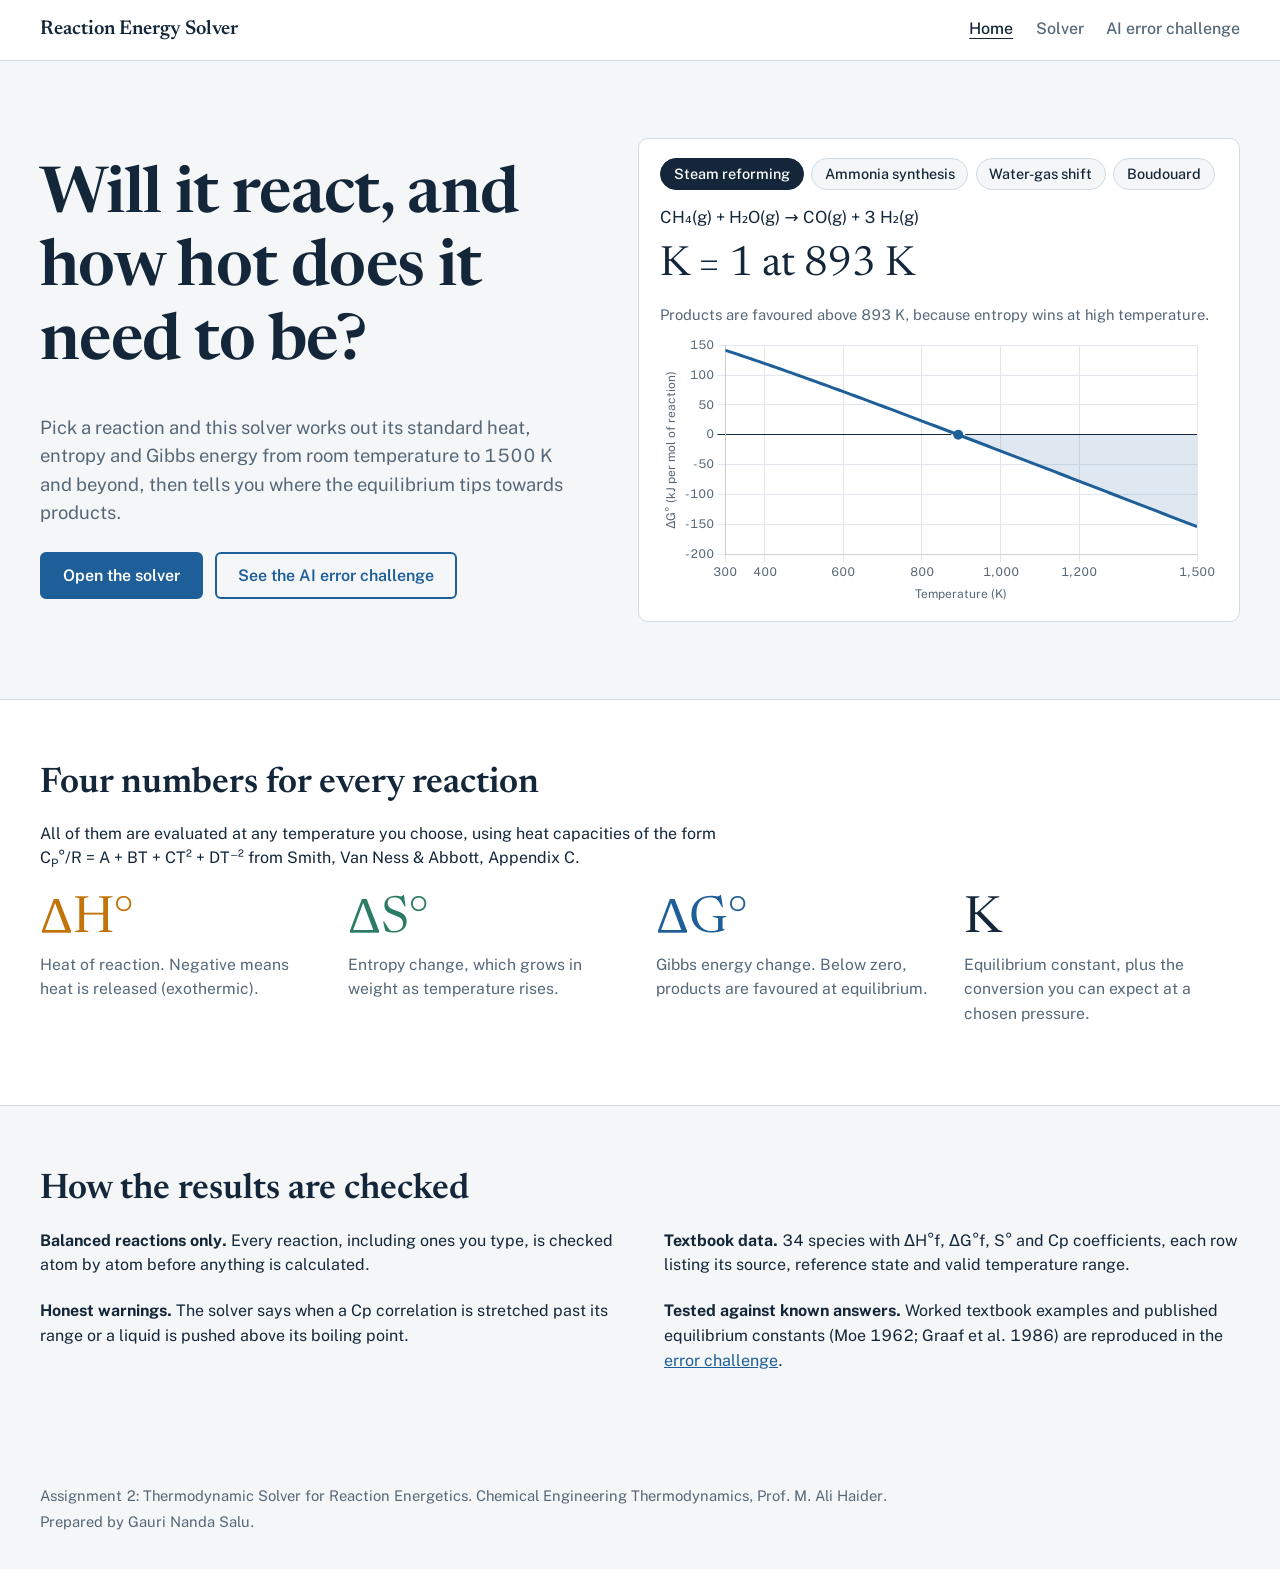
==== thermo_web/index.html @ c996951c "file upload file uploaded from 29th nov claude chat" ====
<!doctype html>
<html lang="en">
<head>
  <meta charset="utf-8">
  <meta name="viewport" content="width=device-width, initial-scale=1">
  <title>Reaction Energy Solver</title>
  <meta name="description" content="Standard heat, entropy and Gibbs energy of reaction as functions of temperature, with an AI error challenge.">
  <link rel="icon" href="data:image/svg+xml,<svg xmlns='http://www.w3.org/2000/svg' viewBox='0 0 100 100'><text y='.9em' font-size='90'>🔥</text></svg>">
  <link rel="preconnect" href="https://fonts.googleapis.com">
  <link rel="preconnect" href="https://fonts.gstatic.com" crossorigin>
  <link href="https://fonts.googleapis.com/css2?family=Newsreader:opsz,wght@6..72,500;6..72,600&family=Public+Sans:wght@400;500;600;700&display=swap" rel="stylesheet">
  <link rel="stylesheet" href="assets/css/site.css">
</head>
<body>
  <header class="site-header">
    <a class="brand" href="index.html">Reaction Energy Solver</a>
    <nav class="site-nav" aria-label="Main">
      <a href="index.html" aria-current="page">Home</a>
      <a href="solver.html">Solver</a>
      <a href="errors.html">AI error challenge</a>
    </nav>
  </header>

  <main>
    <section class="hero">
      <div>
        <h1>Will it react, and how hot does it need to be?</h1>
        <p class="lede">Pick a reaction and this solver works out its standard heat, entropy and
          Gibbs energy from room temperature to 1500 K and beyond, then tells you where the
          equilibrium tips towards products.</p>
        <div class="actions">
          <a class="btn btn-primary" href="solver.html">Open the solver</a>
          <a class="btn btn-secondary" href="errors.html">See the AI error challenge</a>
        </div>
      </div>

      <div class="demo" aria-label="Live example">
        <div class="chips" role="group" aria-label="Example reaction" id="chips"></div>
        <p class="demo-eq" id="demo-eq"></p>
        <p class="demo-result" id="demo-result"></p>
        <p class="demo-note" id="demo-note"></p>
        <div class="demo-chart"><canvas id="demo-chart" aria-label="Standard Gibbs energy of reaction against temperature"></canvas></div>
      </div>
    </section>

    <section class="band alt">
      <div class="band-inner">
        <h2>Four numbers for every reaction</h2>
        <p>All of them are evaluated at any temperature you choose, using heat capacities of the form
          C<sub>P</sub>°/R = A + BT + CT² + DT⁻² from Smith, Van Ness &amp; Abbott, Appendix C.</p>
        <div class="quantities">
          <div><div class="sym h">ΔH°</div><p>Heat of reaction. Negative means heat is released (exothermic).</p></div>
          <div><div class="sym s">ΔS°</div><p>Entropy change, which grows in weight as temperature rises.</p></div>
          <div><div class="sym g">ΔG°</div><p>Gibbs energy change. Below zero, products are favoured at equilibrium.</p></div>
          <div><div class="sym k">K</div><p>Equilibrium constant, plus the conversion you can expect at a chosen pressure.</p></div>
        </div>
      </div>
    </section>

    <section class="band">
      <div class="band-inner">
        <h2>How the results are checked</h2>
        <div class="checks">
          <p><strong>Balanced reactions only.</strong> Every reaction, including ones you type, is checked
            atom by atom before anything is calculated.</p>
          <p><strong>Textbook data.</strong> 34 species with ΔH°f, ΔG°f, S° and Cp coefficients, each row
            listing its source, reference state and valid temperature range.</p>
          <p><strong>Honest warnings.</strong> The solver says when a Cp correlation is stretched past its
            range or a liquid is pushed above its boiling point.</p>
          <p><strong>Tested against known answers.</strong> Worked textbook examples and published
            equilibrium constants (Moe 1962; Graaf et al. 1986) are reproduced in the
            <a href="errors.html">error challenge</a>.</p>
        </div>
      </div>
    </section>
  </main>

  <footer class="site-footer">
    <p>Assignment 2: Thermodynamic Solver for Reaction Energetics. Chemical Engineering Thermodynamics, Prof. M. Ali Haider.</p>
    <p>Prepared by Gauri Nanda Salu.</p>
  </footer>

  <script src="assets/vendor/chart.umd.js"></script>
  <script src="assets/js/data.js"></script>
  <script src="assets/js/thermo.js"></script>
  <script>
  (function () {
    const db = Thermo.loadSpecies(THERMO_DATA.species);
    const EXAMPLES = [
      ["Steam reforming", "CH4 + H2O(g) -> CO + 3 H2"],
      ["Ammonia synthesis", "N2 + 3 H2 -> 2 NH3"],
      ["Water-gas shift", "CO + H2O(g) -> CO2 + H2"],
      ["Boudouard", "2 CO -> C(s) + CO2"],
    ];
    const TLO = 298.15, THI = 1500;
    const chipsEl = document.getElementById("chips");
    let chart = null;

    function show(i) {
      [...chipsEl.children].forEach((c, j) => c.setAttribute("aria-pressed", String(i === j)));
      const [name, eq] = EXAMPLES[i];
      const rx = new Thermo.Reaction(Thermo.parseReaction(eq, db), db);
      document.getElementById("demo-eq").textContent = rx.equation();
      const roots = rx.crossovers(TLO, THI);
      const lowSideFavoured = rx.dG(TLO) < 0;
      const res = document.getElementById("demo-result");
      const note = document.getElementById("demo-note");
      if (roots.length) {
        res.textContent = `K = 1 at ${Math.round(roots[0])} K`;
        note.textContent = lowSideFavoured
          ? `Products are favoured below ${Math.round(roots[0])} K, because the reaction is exothermic.`
          : `Products are favoured above ${Math.round(roots[0])} K, because entropy wins at high temperature.`;
      } else {
        res.textContent = lowSideFavoured ? "Favoured throughout" : "Unfavoured throughout";
        note.textContent = "ΔG° keeps the same sign between 298 and 1500 K.";
      }
      const pts = [];
      for (let k = 0; k <= 120; k++) { const T = TLO + (THI - TLO) * k / 120; pts.push({ x: T, y: rx.dG(T) / 1000 }); }
      const ds = {
        label: "ΔG° (kJ/mol)", data: pts, borderColor: "#1f5f99", borderWidth: 3, pointRadius: 0,
        fill: { target: "origin", above: "rgba(0,0,0,0)", below: "rgba(31,95,153,0.14)" },
      };
      const marks = { label: "K = 1", data: roots.map(r => ({ x: r, y: 0 })), type: "scatter",
        pointRadius: 6, pointBackgroundColor: "#1f5f99", pointBorderColor: "#fff", pointBorderWidth: 2 };
      if (chart) { chart.data.datasets = [ds, marks]; chart.update(); return; }
      Chart.defaults.font.family = getComputedStyle(document.body).fontFamily;
      Chart.defaults.color = "#566878";
      chart = new Chart(document.getElementById("demo-chart"), {
        type: "line", data: { datasets: [ds, marks] },
        options: {
          maintainAspectRatio: false, animation: { duration: 400 },
          plugins: { legend: { display: false },
            tooltip: { callbacks: { label: c => `ΔG° = ${c.parsed.y.toFixed(1)} kJ/mol at ${c.parsed.x.toFixed(0)} K` } } },
          interaction: { mode: "nearest", axis: "x", intersect: false },
          scales: {
            x: { type: "linear", min: 300, max: THI, title: { display: true, text: "Temperature (K)" } },
            y: { title: { display: true, text: "ΔG° (kJ per mol of reaction)" },
                 grid: { color: c => c.tick.value === 0 ? "#14273a" : "#e3e9ee" } },
          },
        },
      });
    }

    EXAMPLES.forEach(([name], i) => {
      const b = document.createElement("button");
      b.className = "chip"; b.type = "button"; b.textContent = name;
      b.addEventListener("click", () => show(i));
      chipsEl.appendChild(b);
    });
    show(0);
  })();
  </script>
</body>
</html>
---- thermo_web/assets/css/site.css ----
/* Reaction Energy Solver - shared styles */
:root {
  color-scheme: light;
  --paper: #f4f6f8;
  --surface: #ffffff;
  --ink: #14273a;
  --muted: #566878;
  --rule: #d2dbe2;
  --heat: #c2730a;       /* enthalpy */
  --gibbs: #1f5f99;      /* Gibbs energy */
  --entropy: #2c7c65;    /* entropy */
  --alert: #a8322a;
  --alert-bg: #fbecea;
  --warn-ink: #6e4600;
  --warn-bg: #fff4de;
  --ok-bg: #e7f3ef;
  --info-bg: #e9f0f7;
  --serif: "Newsreader", "Iowan Old Style", Georgia, "Times New Roman", serif;
  --sans: "Public Sans", system-ui, -apple-system, "Segoe UI", Roboto, Arial, sans-serif;
  --radius: 6px;
}

*, *::before, *::after { box-sizing: border-box; }
html { -webkit-text-size-adjust: 100%; }
body {
  margin: 0; background: var(--paper); color: var(--ink);
  font: 16px/1.55 var(--sans); font-variant-numeric: tabular-nums;
}
h1, h2, h3 { font-family: var(--serif); font-weight: 600; line-height: 1.15; margin: 0 0 .5em; }
h1 { font-size: clamp(2.3rem, 5vw, 4rem); letter-spacing: -0.01em; }
h2 { font-size: clamp(1.6rem, 3vw, 2.2rem); }
h3 { font-size: 1.3rem; }
p { margin: 0 0 1em; max-width: 68ch; }
a { color: var(--gibbs); }
a:focus-visible, button:focus-visible, input:focus-visible, select:focus-visible, summary:focus-visible {
  outline: 3px solid var(--gibbs); outline-offset: 2px;
}
sub, sup { font-size: 0.72em; line-height: 0; }

/* ---------- header ---------- */
.site-header {
  display: flex; align-items: center; justify-content: space-between; gap: 1rem;
  padding: 0.9rem clamp(1rem, 4vw, 2.5rem); background: var(--surface);
  border-bottom: 1px solid var(--rule);
}
.brand { font-family: var(--serif); font-size: 1.25rem; font-weight: 600; color: var(--ink); text-decoration: none; }
.site-nav { display: flex; gap: 1.4rem; flex-wrap: wrap; }
.site-nav a { color: var(--muted); text-decoration: none; font-weight: 500; }
.site-nav a:hover, .site-nav a[aria-current="page"] { color: var(--ink); text-decoration: underline; text-underline-offset: 4px; }

/* ---------- buttons ---------- */
.btn {
  display: inline-block; padding: 0.75rem 1.3rem; border-radius: var(--radius);
  font: 600 1rem var(--sans); text-decoration: none; border: 2px solid var(--gibbs); cursor: pointer;
}
.btn-primary { background: var(--gibbs); color: #fff; }
.btn-primary:hover { background: #174a78; border-color: #174a78; }
.btn-secondary { background: transparent; color: var(--gibbs); }
.btn-secondary:hover { background: var(--info-bg); }

/* ---------- homepage ---------- */
.hero {
  display: grid; grid-template-columns: minmax(0, 1fr) minmax(0, 1.1fr); gap: clamp(1.5rem, 4vw, 3.5rem);
  align-items: center; padding: clamp(2rem, 6vw, 5rem) clamp(1rem, 4vw, 2.5rem);
  max-width: 1280px; margin: 0 auto;
}
.hero p.lede { font-size: 1.15rem; color: var(--muted); }
.hero .actions { display: flex; gap: 0.8rem; flex-wrap: wrap; margin-top: 1.5rem; }
.demo {
  background: var(--surface); border: 1px solid var(--rule); border-radius: 10px;
  padding: 1.2rem 1.3rem 1rem;
}
.chips { display: flex; flex-wrap: wrap; gap: 0.45rem; margin-bottom: 0.9rem; }
.chip {
  font: 500 0.9rem var(--sans); padding: 0.4rem 0.8rem; border-radius: 999px;
  border: 1px solid var(--rule); background: var(--paper); color: var(--ink); cursor: pointer;
}
.chip[aria-pressed="true"] { background: var(--ink); border-color: var(--ink); color: #fff; }
.demo-eq { font-size: 1.05rem; margin: 0 0 0.2rem; }
.demo-result { font-family: var(--serif); font-size: clamp(1.8rem, 3.4vw, 2.6rem); margin: 0.1rem 0 0.4rem; }
.demo-note { color: var(--muted); font-size: 0.92rem; margin: 0; }
.demo-chart { position: relative; height: 270px; margin-top: 0.5rem; }

.band { padding: clamp(2rem, 5vw, 4rem) clamp(1rem, 4vw, 2.5rem); }
.band-inner { max-width: 1280px; margin: 0 auto; }
.band.alt { background: var(--surface); border-top: 1px solid var(--rule); border-bottom: 1px solid var(--rule); }
.quantities { display: grid; grid-template-columns: repeat(4, minmax(0, 1fr)); gap: 2rem; margin-top: 1.5rem; }
.quantities .sym { font-family: var(--serif); font-size: 3.2rem; line-height: 1; margin-bottom: 0.4rem; }
.quantities p { color: var(--muted); font-size: 0.98rem; }
.sym.h { color: var(--heat); } .sym.g { color: var(--gibbs); } .sym.s { color: var(--entropy); } .sym.k { color: var(--ink); }
.checks { display: grid; grid-template-columns: repeat(2, minmax(0, 1fr)); gap: 0.5rem 3rem; margin-top: 1rem; }
.checks p { margin: 0 0 0.8rem; }
.site-footer { padding: 2rem clamp(1rem, 4vw, 2.5rem); color: var(--muted); font-size: 0.92rem; }
.site-footer p { max-width: none; margin: 0.2rem 0; }

/* ---------- solver ---------- */
.solver { display: grid; grid-template-columns: 330px minmax(0, 1fr); gap: 0; min-height: calc(100vh - 60px); }
.panel {
  background: var(--surface); border-right: 1px solid var(--rule); padding: 1.2rem 1.2rem 2rem;
  position: sticky; top: 0; align-self: start; max-height: 100vh; overflow-y: auto;
}
.panel h2 { font-size: 1.15rem; margin: 1.3rem 0 0.6rem; }
.panel h2:first-child { margin-top: 0; }
.field { margin-bottom: 0.85rem; }
.field label, .field .label { display: block; font-weight: 600; font-size: 0.9rem; margin-bottom: 0.3rem; }
.field .hint { font-size: 0.82rem; color: var(--muted); margin-top: 0.3rem; }
input[type="text"], input[type="number"], select {
  width: 100%; font: 1rem var(--sans); color: var(--ink); background: var(--surface);
  padding: 0.55rem 0.65rem; border: 1px solid #b9c5cf; border-radius: var(--radius);
}
.row2 { display: grid; grid-template-columns: 1fr 1fr; gap: 0.6rem; }
.seg { display: grid; grid-template-columns: 1fr 1fr; border: 1px solid #b9c5cf; border-radius: var(--radius); overflow: hidden; }
.seg button {
  font: 500 0.88rem var(--sans); padding: 0.5rem 0.4rem; border: 0; background: var(--surface);
  color: var(--ink); cursor: pointer; line-height: 1.25;
}
.seg button + button { border-left: 1px solid #b9c5cf; }
.seg button[aria-pressed="true"] { background: var(--ink); color: #fff; }
details.species-list summary { cursor: pointer; font-weight: 600; font-size: 0.9rem; }
.species-list .grid { columns: 2; font-size: 0.82rem; margin-top: 0.4rem; }
.species-list code { font-family: var(--sans); font-weight: 600; }

.results { padding: 1.5rem clamp(1rem, 3vw, 2.2rem) 3rem; min-width: 0; }
.equation { font-family: var(--serif); font-size: clamp(1.6rem, 3vw, 2.3rem); margin: 0 0 0.3rem; }
.note { color: var(--muted); margin-bottom: 0.8rem; }
.msg { padding: 0.65rem 0.9rem; border-radius: var(--radius); margin: 0.5rem 0; font-size: 0.95rem; }
.msg.ok { background: var(--ok-bg); }
.msg.warn { background: var(--warn-bg); color: var(--warn-ink); }
.msg.err { background: var(--alert-bg); color: var(--alert); font-weight: 500; }
.msg.info { background: var(--info-bg); }

.metrics-label { font-weight: 600; margin: 1.4rem 0 0.5rem; }
.metrics { display: grid; grid-template-columns: repeat(auto-fit, minmax(150px, 1fr)); gap: 0.7rem; }
.metric { background: var(--surface); border: 1px solid var(--rule); border-radius: var(--radius); padding: 0.7rem 0.9rem; }
.metric .m-label { font-size: 0.85rem; color: var(--muted); }
.metric .m-value { font-size: 1.55rem; font-weight: 600; line-height: 1.3; }
.metric .m-tag { font-size: 0.82rem; font-weight: 600; }
.m-tag.exo { color: var(--heat); } .m-tag.endo { color: var(--gibbs); }
.metric.h { border-top: 3px solid var(--heat); } .metric.g { border-top: 3px solid var(--gibbs); }
.metric.s { border-top: 3px solid var(--entropy); } .metric.k { border-top: 3px solid var(--ink); }
.verdict { background: var(--surface); border-left: 4px solid var(--gibbs); padding: 0.9rem 1.1rem; margin: 1.2rem 0 0.4rem; border-radius: 0 var(--radius) var(--radius) 0; }
.verdict p { margin: 0.25rem 0; }
.small { font-size: 0.85rem; color: var(--muted); }

.tabs { display: flex; gap: 0.2rem; border-bottom: 1px solid var(--rule); margin-top: 1.8rem; overflow-x: auto; }
.tabs button {
  font: 600 0.95rem var(--sans); color: var(--muted); background: none; border: 0;
  border-bottom: 3px solid transparent; padding: 0.7rem 0.9rem; cursor: pointer; white-space: nowrap;
}
.tabs button[aria-selected="true"] { color: var(--ink); border-bottom-color: var(--gibbs); }
.tabpanel { padding-top: 1.2rem; }
.tabpanel[hidden] { display: none; }
.chart-box { position: relative; height: 380px; background: var(--surface); border: 1px solid var(--rule); border-radius: var(--radius); padding: 0.6rem; }
.chart-box.short { height: 300px; }
.two { display: grid; grid-template-columns: minmax(0, 1fr) minmax(0, 1fr); gap: 1rem; margin-top: 1rem; }
.table-wrap { overflow-x: auto; margin: 0.6rem 0 1rem; }
table.data { border-collapse: collapse; width: 100%; background: var(--surface); font-size: 0.92rem; }
table.data th, table.data td { padding: 0.45rem 0.7rem; border-bottom: 1px solid var(--rule); text-align: right; white-space: nowrap; }
table.data th { font-weight: 600; background: #eef2f5; }
table.data td:first-child, table.data th:first-child { text-align: left; }
table.data td.left, table.data th.left { text-align: left; white-space: normal; }
table.data tr.total td { font-weight: 700; }
.eqn { font-family: var(--serif); font-size: 1.15rem; background: var(--surface); border: 1px solid var(--rule); border-radius: var(--radius); padding: 0.8rem 1rem; margin: 0.5rem 0 1rem; overflow-x: auto; }
.eqn var { font-style: italic; }

/* ---------- responsive ---------- */
@media (max-width: 900px) {
  .hero { grid-template-columns: 1fr; }
  .quantities { grid-template-columns: repeat(2, minmax(0, 1fr)); }
  .checks { grid-template-columns: 1fr; }
  .solver { grid-template-columns: 1fr; }
  .panel { position: static; max-height: none; border-right: 0; border-bottom: 1px solid var(--rule); }
  .two { grid-template-columns: 1fr; }
}
@media (prefers-reduced-motion: reduce) {
  * { transition: none !important; animation: none !important; }
}
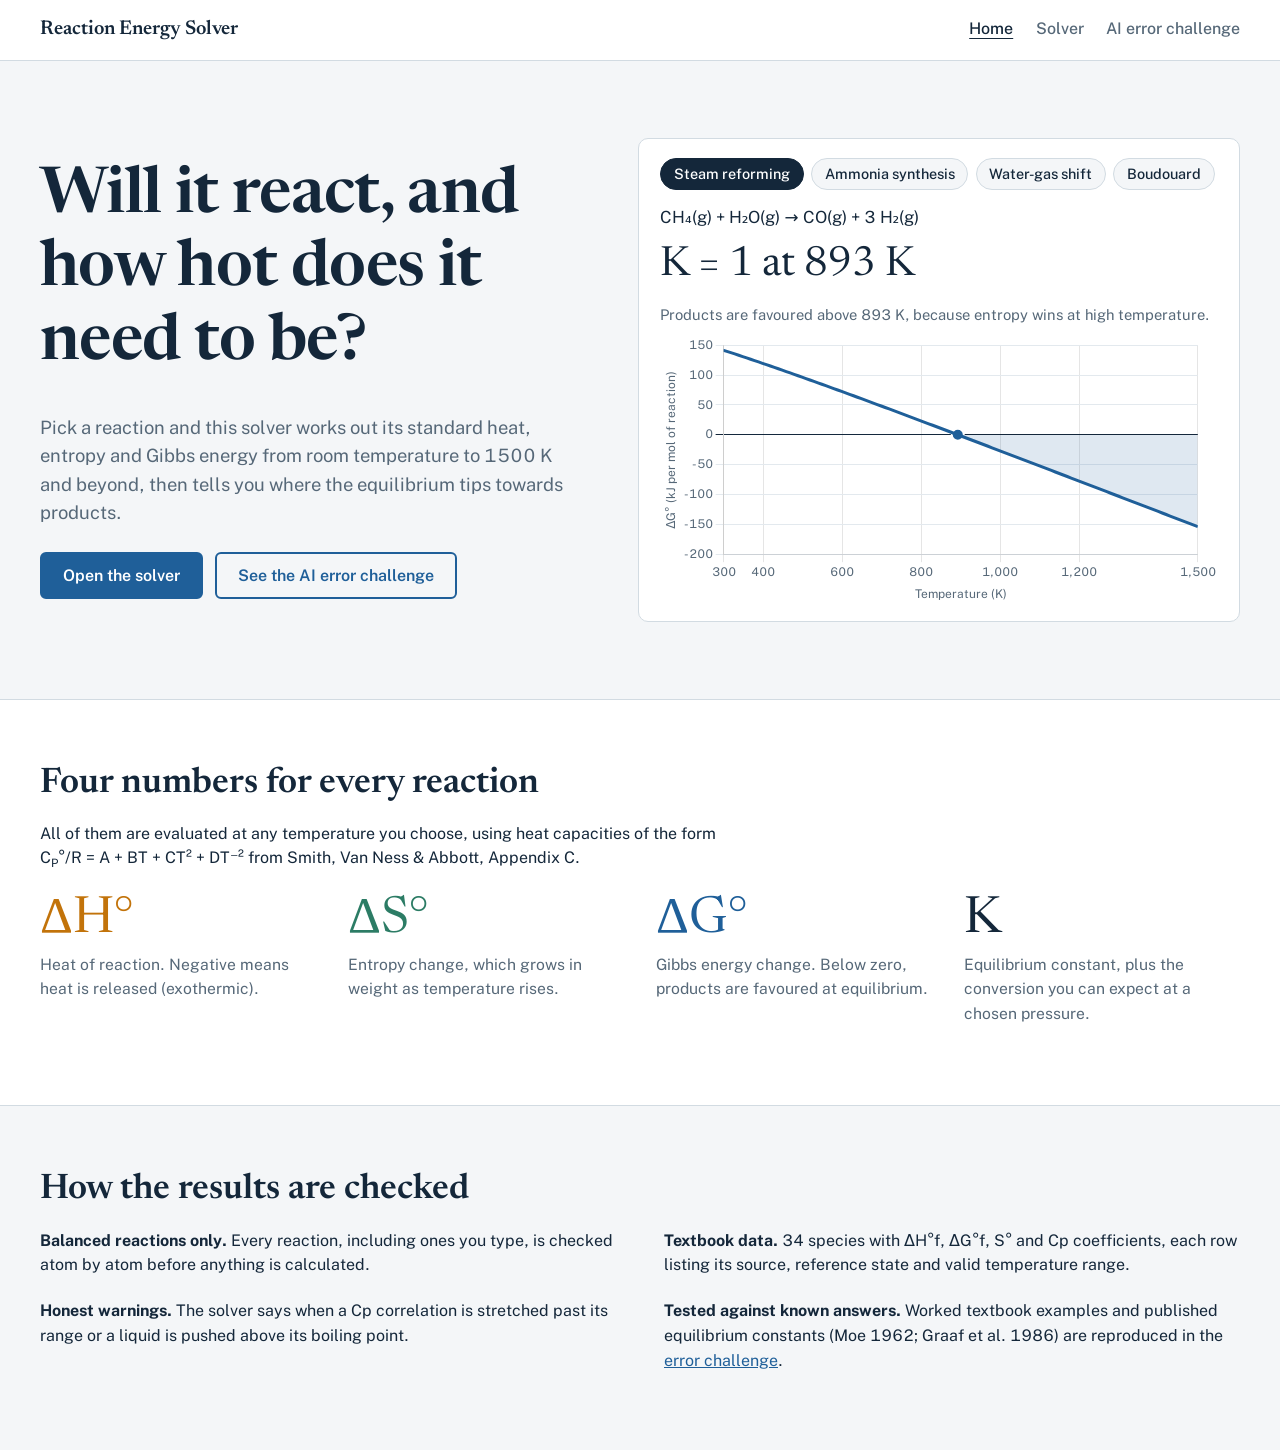
==== commit ef27c7b9: "Redesign solver controls as buttons; remove name credits - Predefined reactions as grouped, collapsi" ====
--- a/thermo_web/index.html
+++ b/thermo_web/index.html
@@ -75,11 +75,6 @@
     </section>
   </main>
 
-  <footer class="site-footer">
-    <p>Assignment 2: Thermodynamic Solver for Reaction Energetics. Chemical Engineering Thermodynamics, Prof. M. Ali Haider.</p>
-    <p>Prepared by Gauri Nanda Salu.</p>
-  </footer>
-
   <script src="assets/vendor/chart.umd.js"></script>
   <script src="assets/js/data.js"></script>
   <script src="assets/js/thermo.js"></script>
--- a/thermo_web/assets/css/site.css
+++ b/thermo_web/assets/css/site.css
@@ -94,7 +94,7 @@
 .site-footer p { max-width: none; margin: 0.2rem 0; }
 
 /* ---------- solver ---------- */
-.solver { display: grid; grid-template-columns: 330px minmax(0, 1fr); gap: 0; min-height: calc(100vh - 60px); }
+.solver { display: grid; grid-template-columns: 360px minmax(0, 1fr); gap: 0; min-height: calc(100vh - 60px); }
 .panel {
   background: var(--surface); border-right: 1px solid var(--rule); padding: 1.2rem 1.2rem 2rem;
   position: sticky; top: 0; align-self: start; max-height: 100vh; overflow-y: auto;
@@ -142,12 +142,51 @@
 .verdict p { margin: 0.25rem 0; }
 .small { font-size: 0.85rem; color: var(--muted); }
 
-.tabs { display: flex; gap: 0.2rem; border-bottom: 1px solid var(--rule); margin-top: 1.8rem; overflow-x: auto; }
+.tabs { display: grid; grid-template-columns: repeat(auto-fit, minmax(140px, 1fr)); gap: 0.5rem; margin-top: 1.8rem; }
 .tabs button {
-  font: 600 0.95rem var(--sans); color: var(--muted); background: none; border: 0;
-  border-bottom: 3px solid transparent; padding: 0.7rem 0.9rem; cursor: pointer; white-space: nowrap;
-}
-.tabs button[aria-selected="true"] { color: var(--ink); border-bottom-color: var(--gibbs); }
+  font: 600 1.02rem var(--sans); color: var(--ink); background: var(--surface);
+  border: 2px solid var(--rule); border-radius: var(--radius); padding: 0.9rem 0.8rem; cursor: pointer;
+}
+.tabs button:hover { border-color: var(--gibbs); }
+.tabs button[aria-selected="true"] { background: var(--gibbs); border-color: var(--gibbs); color: #fff; }
+
+/* quick-pick chips (presets, temperature, pressure) */
+.quick { display: flex; flex-wrap: wrap; gap: 0.35rem; margin-top: 0.45rem; }
+.quick .chip { font-size: 0.86rem; padding: 0.35rem 0.7rem; line-height: 1.25; text-align: left; }
+.quick .chip:hover { border-color: var(--ink); }
+.preset-group { border: 1px solid var(--rule); border-radius: var(--radius); background: var(--paper); }
+.preset-group + .preset-group { margin-top: 0.4rem; }
+.preset-group summary {
+  cursor: pointer; padding: 0.55rem 0.75rem; font-weight: 600; font-size: 0.92rem;
+  display: flex; justify-content: space-between; align-items: center; list-style: none;
+}
+.preset-group summary::-webkit-details-marker { display: none; }
+.preset-group summary::after { content: "+"; font-size: 1.15rem; line-height: 1; color: var(--muted); }
+.preset-group[open] summary::after { content: "−"; }
+.preset-group summary:hover { background: var(--info-bg); }
+.preset-group .count { margin-left: auto; margin-right: 0.6rem; font-size: 0.8rem; font-weight: 500; color: var(--muted); }
+.preset-group .quick { padding: 0 0.6rem 0.65rem; margin-top: 0; }
+.preset-group .chip { background: var(--surface); }
+.preset-group .chip[aria-pressed="true"] { background: var(--ink); }
+
+/* action toolbar */
+.toolbar { display: flex; flex-wrap: wrap; align-items: center; gap: 0.5rem; margin-bottom: 1.1rem; }
+.btn-sm { padding: 0.5rem 0.95rem; font-size: 0.93rem; }
+.btn:disabled { opacity: 0.45; cursor: not-allowed; }
+.toolbar-status { font-size: 0.88rem; color: var(--entropy); font-weight: 600; overflow-wrap: anywhere; }
+
+/* show/hide plot lines */
+.line-toggles { display: flex; flex-wrap: wrap; align-items: center; gap: 0.5rem; margin-bottom: 0.8rem; }
+.line-toggles .label { font-weight: 600; font-size: 0.9rem; margin-right: 0.2rem; }
+.line-toggle {
+  --c: var(--ink);
+  font: 600 0.98rem var(--sans); padding: 0.5rem 1rem; border-radius: 999px; cursor: pointer;
+  border: 2px solid var(--c); background: var(--surface); color: var(--c);
+}
+.line-toggle::before { content: "○ "; }
+.line-toggle[aria-pressed="true"] { background: var(--c); color: #fff; }
+.line-toggle[aria-pressed="true"]::before { content: "✓ "; }
+.line-toggle.h { --c: var(--heat); } .line-toggle.g { --c: var(--gibbs); } .line-toggle.s { --c: var(--entropy); }
 .tabpanel { padding-top: 1.2rem; }
 .tabpanel[hidden] { display: none; }
 .chart-box { position: relative; height: 380px; background: var(--surface); border: 1px solid var(--rule); border-radius: var(--radius); padding: 0.6rem; }
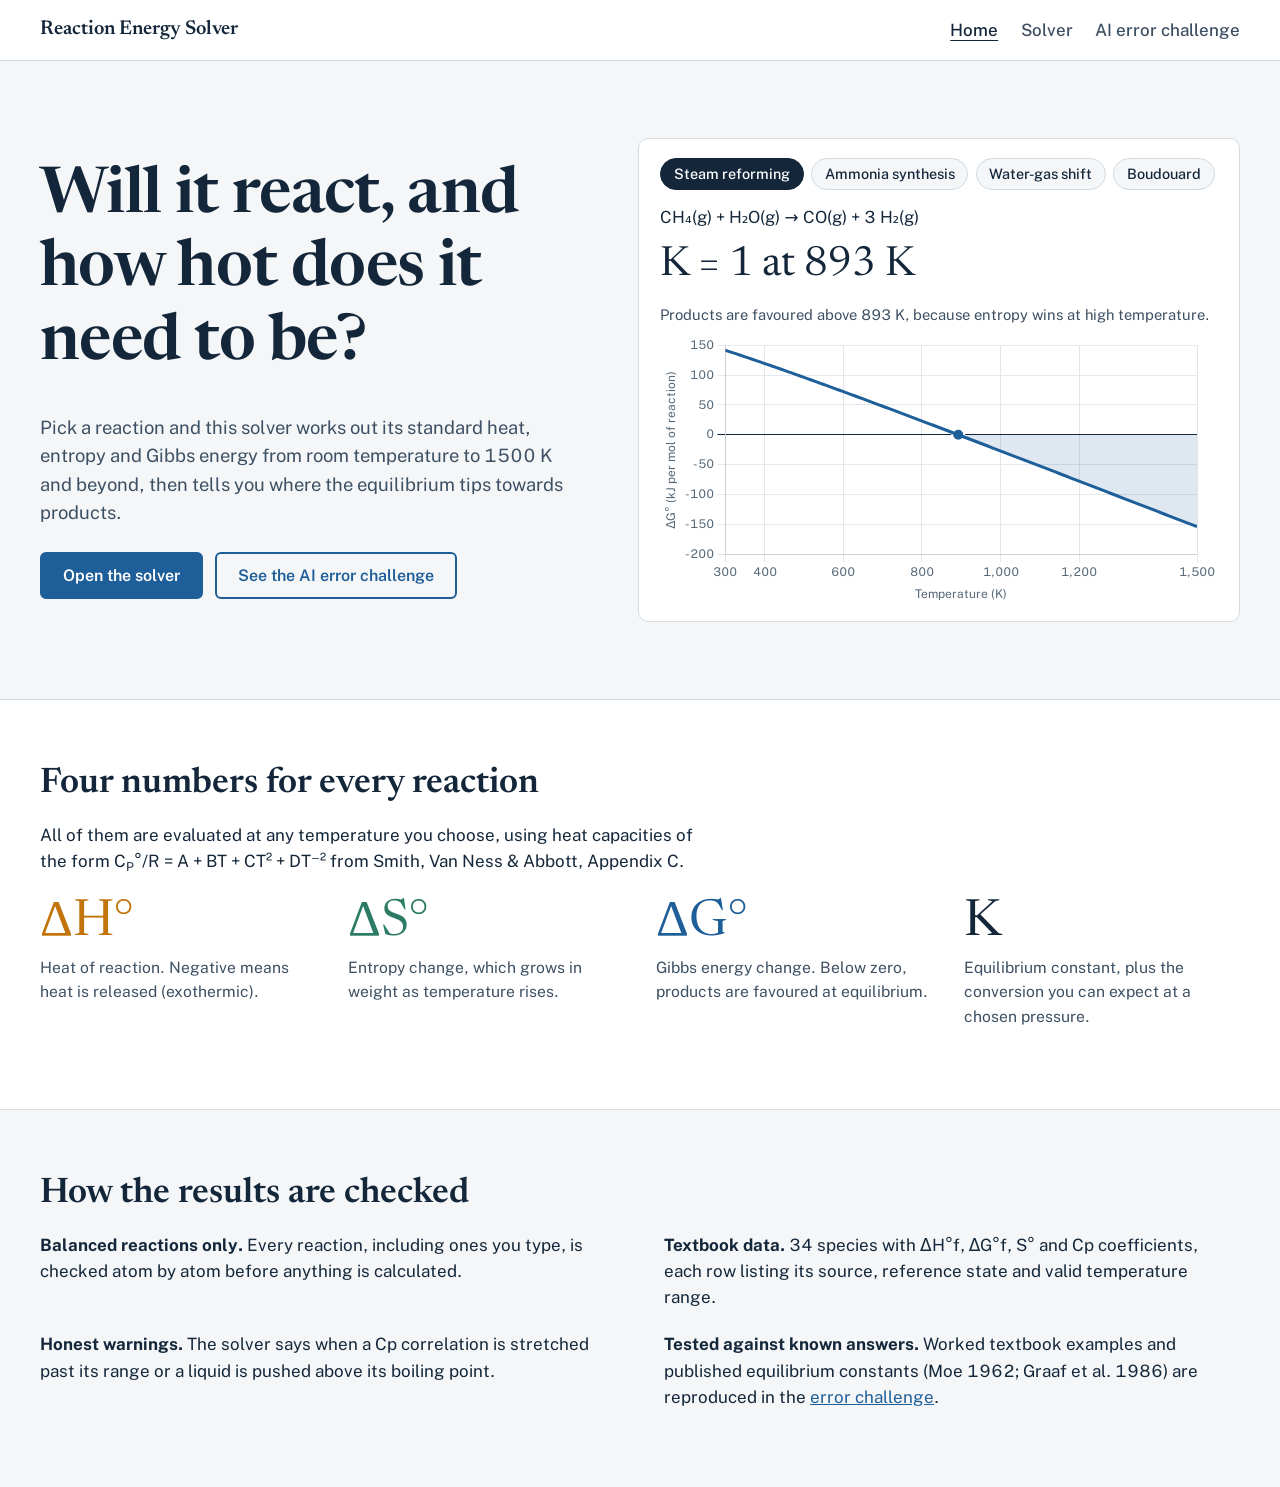
==== commit 583c8dce: "Split solver into setup, values and plots pages - setup.html: all inputs (grouped reaction buttons, " ====
--- a/thermo_web/index.html
+++ b/thermo_web/index.html
@@ -29,7 +29,7 @@
           Gibbs energy from room temperature to 1500 K and beyond, then tells you where the
           equilibrium tips towards products.</p>
         <div class="actions">
-          <a class="btn btn-primary" href="solver.html">Open the solver</a>
+          <a class="btn btn-primary" href="setup.html">Open the solver</a>
           <a class="btn btn-secondary" href="errors.html">See the AI error challenge</a>
         </div>
       </div>
--- a/thermo_web/assets/css/site.css
+++ b/thermo_web/assets/css/site.css
@@ -4,7 +4,9 @@
   --paper: #f4f6f8;
   --surface: #ffffff;
   --ink: #14273a;
-  --muted: #566878;
+  --muted: #3d5063;      /* darkened for WCAG AA on --paper and --surface */
+  --label: #33475a;
+  --value: #0b1724;
   --rule: #d2dbe2;
   --heat: #c2730a;       /* enthalpy */
   --gibbs: #1f5f99;      /* Gibbs energy */
@@ -24,7 +26,7 @@
 html { -webkit-text-size-adjust: 100%; }
 body {
   margin: 0; background: var(--paper); color: var(--ink);
-  font: 16px/1.55 var(--sans); font-variant-numeric: tabular-nums;
+  font: 17px/1.55 var(--sans); font-variant-numeric: tabular-nums;
 }
 h1, h2, h3 { font-family: var(--serif); font-weight: 600; line-height: 1.15; margin: 0 0 .5em; }
 h1 { font-size: clamp(2.3rem, 5vw, 4rem); letter-spacing: -0.01em; }
@@ -93,113 +95,176 @@
 .site-footer { padding: 2rem clamp(1rem, 4vw, 2.5rem); color: var(--muted); font-size: 0.92rem; }
 .site-footer p { max-width: none; margin: 0.2rem 0; }
 
-/* ---------- solver ---------- */
-.solver { display: grid; grid-template-columns: 360px minmax(0, 1fr); gap: 0; min-height: calc(100vh - 60px); }
-.panel {
-  background: var(--surface); border-right: 1px solid var(--rule); padding: 1.2rem 1.2rem 2rem;
-  position: sticky; top: 0; align-self: start; max-height: 100vh; overflow-y: auto;
-}
-.panel h2 { font-size: 1.15rem; margin: 1.3rem 0 0.6rem; }
-.panel h2:first-child { margin-top: 0; }
-.field { margin-bottom: 0.85rem; }
-.field label, .field .label { display: block; font-weight: 600; font-size: 0.9rem; margin-bottom: 0.3rem; }
-.field .hint { font-size: 0.82rem; color: var(--muted); margin-top: 0.3rem; }
+/* ---------- solver: shared ---------- */
+.page { max-width: 1100px; margin: 0 auto; padding: clamp(1.5rem, 4vw, 2.75rem) clamp(1rem, 4vw, 2.5rem) 4rem; }
+.page-title { font-size: clamp(2rem, 4vw, 2.8rem); }
+.page .lede { font-size: 1.1rem; color: var(--muted); margin-bottom: 1.6rem; }
+.field { margin-bottom: 1rem; }
+.field label, .field .label, p.label { display: block; font-weight: 600; font-size: 0.95rem; margin-bottom: 0.35rem; }
+.field .hint { font-size: 0.88rem; color: var(--muted); margin-top: 0.35rem; }
 input[type="text"], input[type="number"], select {
   width: 100%; font: 1rem var(--sans); color: var(--ink); background: var(--surface);
-  padding: 0.55rem 0.65rem; border: 1px solid #b9c5cf; border-radius: var(--radius);
+  padding: 0.55rem 0.65rem; border: 1px solid #9fb0bd; border-radius: var(--radius);
 }
 .row2 { display: grid; grid-template-columns: 1fr 1fr; gap: 0.6rem; }
-.seg { display: grid; grid-template-columns: 1fr 1fr; border: 1px solid #b9c5cf; border-radius: var(--radius); overflow: hidden; }
+.seg { display: grid; grid-template-columns: 1fr 1fr; border: 1px solid #9fb0bd; border-radius: var(--radius); overflow: hidden; }
 .seg button {
-  font: 500 0.88rem var(--sans); padding: 0.5rem 0.4rem; border: 0; background: var(--surface);
+  font: 500 0.95rem var(--sans); padding: 0.6rem 0.4rem; border: 0; background: var(--surface);
   color: var(--ink); cursor: pointer; line-height: 1.25;
 }
-.seg button + button { border-left: 1px solid #b9c5cf; }
+.seg button + button { border-left: 1px solid #9fb0bd; }
 .seg button[aria-pressed="true"] { background: var(--ink); color: #fff; }
-details.species-list summary { cursor: pointer; font-weight: 600; font-size: 0.9rem; }
-.species-list .grid { columns: 2; font-size: 0.82rem; margin-top: 0.4rem; }
+details.species-list { margin-top: 0.8rem; }
+details.species-list summary { cursor: pointer; font-weight: 600; font-size: 0.95rem; }
+.species-list .grid { columns: 3 14rem; font-size: 0.88rem; margin-top: 0.5rem; }
 .species-list code { font-family: var(--sans); font-weight: 600; }
 
-.results { padding: 1.5rem clamp(1rem, 3vw, 2.2rem) 3rem; min-width: 0; }
-.equation { font-family: var(--serif); font-size: clamp(1.6rem, 3vw, 2.3rem); margin: 0 0 0.3rem; }
-.note { color: var(--muted); margin-bottom: 0.8rem; }
-.msg { padding: 0.65rem 0.9rem; border-radius: var(--radius); margin: 0.5rem 0; font-size: 0.95rem; }
-.msg.ok { background: var(--ok-bg); }
-.msg.warn { background: var(--warn-bg); color: var(--warn-ink); }
-.msg.err { background: var(--alert-bg); color: var(--alert); font-weight: 500; }
-.msg.info { background: var(--info-bg); }
-
-.metrics-label { font-weight: 600; margin: 1.4rem 0 0.5rem; }
-.metrics { display: grid; grid-template-columns: repeat(auto-fit, minmax(150px, 1fr)); gap: 0.7rem; }
-.metric { background: var(--surface); border: 1px solid var(--rule); border-radius: var(--radius); padding: 0.7rem 0.9rem; }
-.metric .m-label { font-size: 0.85rem; color: var(--muted); }
-.metric .m-value { font-size: 1.55rem; font-weight: 600; line-height: 1.3; }
-.metric .m-tag { font-size: 0.82rem; font-weight: 600; }
-.m-tag.exo { color: var(--heat); } .m-tag.endo { color: var(--gibbs); }
-.metric.h { border-top: 3px solid var(--heat); } .metric.g { border-top: 3px solid var(--gibbs); }
-.metric.s { border-top: 3px solid var(--entropy); } .metric.k { border-top: 3px solid var(--ink); }
-.verdict { background: var(--surface); border-left: 4px solid var(--gibbs); padding: 0.9rem 1.1rem; margin: 1.2rem 0 0.4rem; border-radius: 0 var(--radius) var(--radius) 0; }
-.verdict p { margin: 0.25rem 0; }
-.small { font-size: 0.85rem; color: var(--muted); }
-
-.tabs { display: grid; grid-template-columns: repeat(auto-fit, minmax(140px, 1fr)); gap: 0.5rem; margin-top: 1.8rem; }
-.tabs button {
-  font: 600 1.02rem var(--sans); color: var(--ink); background: var(--surface);
-  border: 2px solid var(--rule); border-radius: var(--radius); padding: 0.9rem 0.8rem; cursor: pointer;
-}
-.tabs button:hover { border-color: var(--gibbs); }
-.tabs button[aria-selected="true"] { background: var(--gibbs); border-color: var(--gibbs); color: #fff; }
+.btn-sm { padding: 0.5rem 0.95rem; font-size: 0.95rem; }
+.btn-lg { padding: 0.9rem 2.2rem; font-size: 1.1rem; }
+.btn:disabled { opacity: 0.45; cursor: not-allowed; }
+.small { font-size: 0.9rem; color: var(--muted); }
 
 /* quick-pick chips (presets, temperature, pressure) */
-.quick { display: flex; flex-wrap: wrap; gap: 0.35rem; margin-top: 0.45rem; }
-.quick .chip { font-size: 0.86rem; padding: 0.35rem 0.7rem; line-height: 1.25; text-align: left; }
+.quick { display: flex; flex-wrap: wrap; gap: 0.4rem; margin-top: 0.5rem; }
+.quick .chip { font-size: 0.92rem; padding: 0.4rem 0.8rem; line-height: 1.25; text-align: left; }
 .quick .chip:hover { border-color: var(--ink); }
 .preset-group { border: 1px solid var(--rule); border-radius: var(--radius); background: var(--paper); }
-.preset-group + .preset-group { margin-top: 0.4rem; }
+.preset-group + .preset-group { margin-top: 0.45rem; }
 .preset-group summary {
-  cursor: pointer; padding: 0.55rem 0.75rem; font-weight: 600; font-size: 0.92rem;
-  display: flex; justify-content: space-between; align-items: center; list-style: none;
+  cursor: pointer; padding: 0.65rem 0.85rem; font-weight: 600;
+  display: flex; align-items: center; list-style: none;
 }
 .preset-group summary::-webkit-details-marker { display: none; }
-.preset-group summary::after { content: "+"; font-size: 1.15rem; line-height: 1; color: var(--muted); }
+.preset-group summary::after { content: "+"; font-size: 1.2rem; line-height: 1; color: var(--muted); }
 .preset-group[open] summary::after { content: "−"; }
 .preset-group summary:hover { background: var(--info-bg); }
-.preset-group .count { margin-left: auto; margin-right: 0.6rem; font-size: 0.8rem; font-weight: 500; color: var(--muted); }
-.preset-group .quick { padding: 0 0.6rem 0.65rem; margin-top: 0; }
+.preset-group .count { margin-left: auto; margin-right: 0.7rem; font-size: 0.85rem; font-weight: 500; color: var(--muted); }
+.preset-group .quick { padding: 0 0.7rem 0.75rem; margin-top: 0; }
 .preset-group .chip { background: var(--surface); }
 .preset-group .chip[aria-pressed="true"] { background: var(--ink); }
 
-/* action toolbar */
-.toolbar { display: flex; flex-wrap: wrap; align-items: center; gap: 0.5rem; margin-bottom: 1.1rem; }
-.btn-sm { padding: 0.5rem 0.95rem; font-size: 0.93rem; }
-.btn:disabled { opacity: 0.45; cursor: not-allowed; }
-.toolbar-status { font-size: 0.88rem; color: var(--entropy); font-weight: 600; overflow-wrap: anywhere; }
-
-/* show/hide plot lines */
-.line-toggles { display: flex; flex-wrap: wrap; align-items: center; gap: 0.5rem; margin-bottom: 0.8rem; }
-.line-toggles .label { font-weight: 600; font-size: 0.9rem; margin-right: 0.2rem; }
+/* messages */
+.msg { padding: 0.45rem 0.8rem; border-radius: var(--radius); border-left: 3px solid transparent; margin: 0.4rem 0; font-size: 0.95rem; }
+.msg ul { margin: 0; padding-left: 1.1rem; }
+.msg.ok { background: var(--ok-bg); border-left-color: var(--entropy); }
+.msg.warn { background: var(--warn-bg); color: var(--warn-ink); border-left-color: #c2730a; }
+.msg.err { background: var(--alert-bg); color: var(--alert); font-weight: 500; border-left-color: var(--alert); }
+.msg.info { background: var(--info-bg); border-left-color: var(--gibbs); }
+
+/* ---------- setup page ---------- */
+.card { background: var(--surface); border: 1px solid var(--rule); border-radius: 10px; padding: clamp(1rem, 3vw, 1.6rem); margin-bottom: 1.2rem; }
+.card h2 { font-size: 1.5rem; display: flex; align-items: center; gap: 0.6rem; margin-bottom: 1rem; }
+.step {
+  display: inline-grid; place-items: center; width: 1.8rem; height: 1.8rem; border-radius: 50%;
+  background: var(--gibbs); color: #fff; font: 600 1rem var(--sans);
+}
+.cond-grid { display: grid; grid-template-columns: repeat(2, minmax(0, 1fr)); gap: 0 1.5rem; }
+.eq-check .msg { display: flex; flex-wrap: wrap; gap: 0.3rem 1rem; align-items: baseline; padding-block: 0.6rem; }
+.check-eq { font-family: var(--serif); font-size: 1.3rem; font-weight: 600; color: var(--ink); }
+.calc-bar {
+  position: sticky; bottom: 0; z-index: 2; display: flex; flex-wrap: wrap; align-items: center; gap: 0.6rem 1rem;
+  background: var(--paper); border-top: 1px solid var(--rule);
+  padding: 0.9rem 0 calc(0.9rem + env(safe-area-inset-bottom, 0px));
+}
+.calc-msg { color: var(--alert); font-weight: 500; font-size: 0.95rem; }
+
+/* ---------- results page ---------- */
+.summary-bar { background: var(--surface); border: 1px solid var(--rule); border-radius: 10px; padding: clamp(1rem, 3vw, 1.5rem); margin-bottom: 1.2rem; }
+.equation { font-family: var(--serif); font-size: clamp(1.7rem, 3.4vw, 2.5rem); margin: 0 0 0.3rem; overflow-wrap: anywhere; }
+.sb-meta { color: var(--label); font-weight: 500; margin: 0 0 0.2rem; max-width: none; }
+.note { color: var(--muted); margin: 0; }
+.sb-controls {
+  display: grid; grid-template-columns: minmax(0, 2.2fr) minmax(0, 0.8fr) minmax(0, 0.8fr) auto;
+  gap: 0.8rem; align-items: end; margin-top: 1.1rem; padding-top: 1.1rem; border-top: 1px solid var(--rule);
+}
+.sb-field label { display: block; font-weight: 600; font-size: 0.88rem; margin-bottom: 0.25rem; color: var(--label); }
+.sb-actions { display: flex; flex-wrap: wrap; gap: 0.4rem; }
+.toolbar-status { font-size: 0.92rem; color: var(--entropy); font-weight: 600; overflow-wrap: anywhere; margin: 0.5rem 0 0; min-height: 0; }
+.toolbar-status:empty { display: none; }
+
+.values { margin-top: 1.6rem; }
+.values-title { font-family: var(--sans); font-size: 1.05rem; font-weight: 700; color: var(--ink); margin: 1.8rem 0 0.9rem; padding-bottom: 0.4rem; border-bottom: 1px solid var(--rule); }
+.values-title:first-child { margin-top: 0; }
+.values-row { display: grid; grid-template-columns: repeat(auto-fit, minmax(185px, 1fr)); gap: 1.2rem 1.4rem; }
+.val .v-label { font-size: 1rem; color: var(--label); }
+.val .v-label::before {
+  content: ""; display: inline-block; width: 0.6rem; height: 0.6rem; border-radius: 50%;
+  background: var(--dot, var(--ink)); margin-right: 0.45rem; vertical-align: 0.05em;
+}
+.val.h { --dot: var(--heat); } .val.g { --dot: var(--gibbs); } .val.s { --dot: var(--entropy); }
+.val .v-num { font-size: 2.25rem; font-weight: 600; color: var(--value); line-height: 1.2; margin-top: 0.15rem; white-space: nowrap; }
+.val .v-tag { font-size: 0.9rem; font-weight: 600; }
+.v-tag.exo { color: #a35f00; } .v-tag.endo { color: var(--gibbs); }
+.verdict { list-style: none; padding: 0.2rem 0 0.2rem 1rem; border-left: 3px solid var(--gibbs); margin: 2rem 0 0.8rem; }
+.verdict li { margin: 0.3rem 0; max-width: 75ch; }
+
+.sb-row { margin-top: 1.1rem; padding-top: 1.1rem; border-top: 1px solid var(--rule); }
+.plots-cta {
+  margin-top: 2.4rem; display: flex; flex-wrap: wrap; align-items: center; justify-content: space-between; gap: 1rem 2rem;
+  background: var(--surface); border: 1px solid var(--rule); border-left: 4px solid var(--gibbs); border-radius: 10px; padding: 1.2rem 1.4rem;
+}
+.plots-cta h2 { font-size: 1.6rem; margin-bottom: 0.3rem; }
+.plots-cta p { margin: 0; color: var(--label); }
+.plots { margin-top: 2rem; }
+.plots h2, .more h2 { font-size: 1.8rem; }
+.plot-grid { display: grid; grid-template-columns: repeat(2, minmax(0, 1fr)); gap: 1.2rem; }
+.plot-card {
+  background: var(--surface); border: 1px solid var(--rule); border-radius: 10px;
+  padding: 1.1rem 1.2rem 1.2rem; display: flex; flex-direction: column; gap: 0.7rem;
+}
+.plot-card h3 { font-family: var(--sans); font-size: 1.1rem; font-weight: 700; margin: 0; }
+.plot-card p { margin: 0; font-size: 0.97rem; color: var(--label); }
+.plot-card .btn { align-self: flex-start; margin-top: auto; }
+.chart-box { position: relative; height: 380px; background: var(--surface); border: 1px solid var(--rule); border-radius: var(--radius); padding: 0.6rem; }
+.chart-box.preview { height: 220px; padding: 0.3rem; }
+
+.line-toggles { display: flex; flex-wrap: wrap; align-items: center; gap: 0.5rem; }
+.line-toggles .label { font-weight: 600; font-size: 0.95rem; margin-right: 0.2rem; }
 .line-toggle {
   --c: var(--ink);
-  font: 600 0.98rem var(--sans); padding: 0.5rem 1rem; border-radius: 999px; cursor: pointer;
+  font: 600 0.98rem var(--sans); padding: 0.45rem 1rem; border-radius: 999px; cursor: pointer;
   border: 2px solid var(--c); background: var(--surface); color: var(--c);
 }
 .line-toggle::before { content: "○ "; }
 .line-toggle[aria-pressed="true"] { background: var(--c); color: #fff; }
 .line-toggle[aria-pressed="true"]::before { content: "✓ "; }
-.line-toggle.h { --c: var(--heat); } .line-toggle.g { --c: var(--gibbs); } .line-toggle.s { --c: var(--entropy); }
-.tabpanel { padding-top: 1.2rem; }
-.tabpanel[hidden] { display: none; }
-.chart-box { position: relative; height: 380px; background: var(--surface); border: 1px solid var(--rule); border-radius: var(--radius); padding: 0.6rem; }
-.chart-box.short { height: 300px; }
-.two { display: grid; grid-template-columns: minmax(0, 1fr) minmax(0, 1fr); gap: 1rem; margin-top: 1rem; }
+.line-toggle.h { --c: #a35f00; } .line-toggle.g { --c: var(--gibbs); } .line-toggle.s { --c: var(--entropy); }
+
+.plot-dialog {
+  width: min(80vw, 1400px); max-width: 95vw; max-height: 94vh; padding: 0; border: 0;
+  border-radius: 12px; background: var(--surface); color: var(--ink); box-shadow: 0 20px 60px rgba(11, 23, 36, 0.35);
+}
+.plot-dialog::backdrop { background: rgba(11, 23, 36, 0.55); }
+.dlg-inner { padding: 1.2rem clamp(1rem, 2.5vw, 1.8rem) 1.4rem; }
+.dlg-head { display: flex; align-items: flex-start; gap: 1rem; }
+.dlg-head h2 { font-size: clamp(1.3rem, 2.4vw, 1.8rem); margin: 0; flex: 1; }
+.dlg-close {
+  font: 400 1.8rem/1 var(--sans); width: 2.6rem; height: 2.6rem; border-radius: 50%; flex: none;
+  border: 1px solid var(--rule); background: var(--paper); color: var(--ink); cursor: pointer;
+}
+.dlg-close:hover { background: var(--info-bg); }
+.dlg-text { margin: 0.6rem 0 0.8rem; color: var(--label); max-width: 90ch; }
+.dlg-tools { display: flex; flex-wrap: wrap; align-items: center; justify-content: space-between; gap: 0.6rem; margin-bottom: 0.8rem; }
+.dlg-chart { height: 66vh; min-height: 280px; }
+.dlg-caveat { margin-top: 0.8rem; }
+.dlg-caveat p { margin: 0.3rem 0; }
+
+.more { margin-top: 2.6rem; display: grid; gap: 0.6rem; }
+.more details { background: var(--surface); border: 1px solid var(--rule); border-radius: 10px; }
+.more summary { cursor: pointer; padding: 1rem 1.2rem; font: 600 1.1rem var(--sans); }
+.more summary:hover { background: var(--info-bg); border-radius: 10px; }
+.details-body { padding: 0 1.2rem 1.2rem; }
+.details-body h3 { margin-top: 1.2rem; }
+
 .table-wrap { overflow-x: auto; margin: 0.6rem 0 1rem; }
-table.data { border-collapse: collapse; width: 100%; background: var(--surface); font-size: 0.92rem; }
+.table-wrap.narrow { max-width: 420px; }
+table.data { border-collapse: collapse; width: 100%; background: var(--surface); font-size: 0.95rem; }
 table.data th, table.data td { padding: 0.45rem 0.7rem; border-bottom: 1px solid var(--rule); text-align: right; white-space: nowrap; }
 table.data th { font-weight: 600; background: #eef2f5; }
 table.data td:first-child, table.data th:first-child { text-align: left; }
 table.data td.left, table.data th.left { text-align: left; white-space: normal; }
 table.data tr.total td { font-weight: 700; }
-.eqn { font-family: var(--serif); font-size: 1.15rem; background: var(--surface); border: 1px solid var(--rule); border-radius: var(--radius); padding: 0.8rem 1rem; margin: 0.5rem 0 1rem; overflow-x: auto; }
+.eqn { font-family: var(--serif); font-size: 1.15rem; background: var(--paper); border: 1px solid var(--rule); border-radius: var(--radius); padding: 0.8rem 1rem; margin: 0.5rem 0 1rem; overflow-x: auto; }
 .eqn var { font-style: italic; }
 
 /* ---------- responsive ---------- */
@@ -207,9 +272,17 @@
   .hero { grid-template-columns: 1fr; }
   .quantities { grid-template-columns: repeat(2, minmax(0, 1fr)); }
   .checks { grid-template-columns: 1fr; }
-  .solver { grid-template-columns: 1fr; }
-  .panel { position: static; max-height: none; border-right: 0; border-bottom: 1px solid var(--rule); }
-  .two { grid-template-columns: 1fr; }
+  .sb-controls { grid-template-columns: minmax(0, 1fr) minmax(0, 1fr); }
+  .sb-reaction, .sb-actions { grid-column: 1 / -1; }
+  .plot-grid { grid-template-columns: minmax(0, 1fr); }
+}
+@media (max-width: 560px) {
+  .cond-grid { grid-template-columns: minmax(0, 1fr); }
+  .values-row { grid-template-columns: repeat(2, minmax(0, 1fr)); gap: 1rem; }
+  .val .v-num { font-size: 1.6rem; }
+  .plot-dialog { width: 95vw; }
+  .dlg-chart { height: 60vh; }
+  .site-nav { gap: 0.9rem; }
 }
 @media (prefers-reduced-motion: reduce) {
   * { transition: none !important; animation: none !important; }
